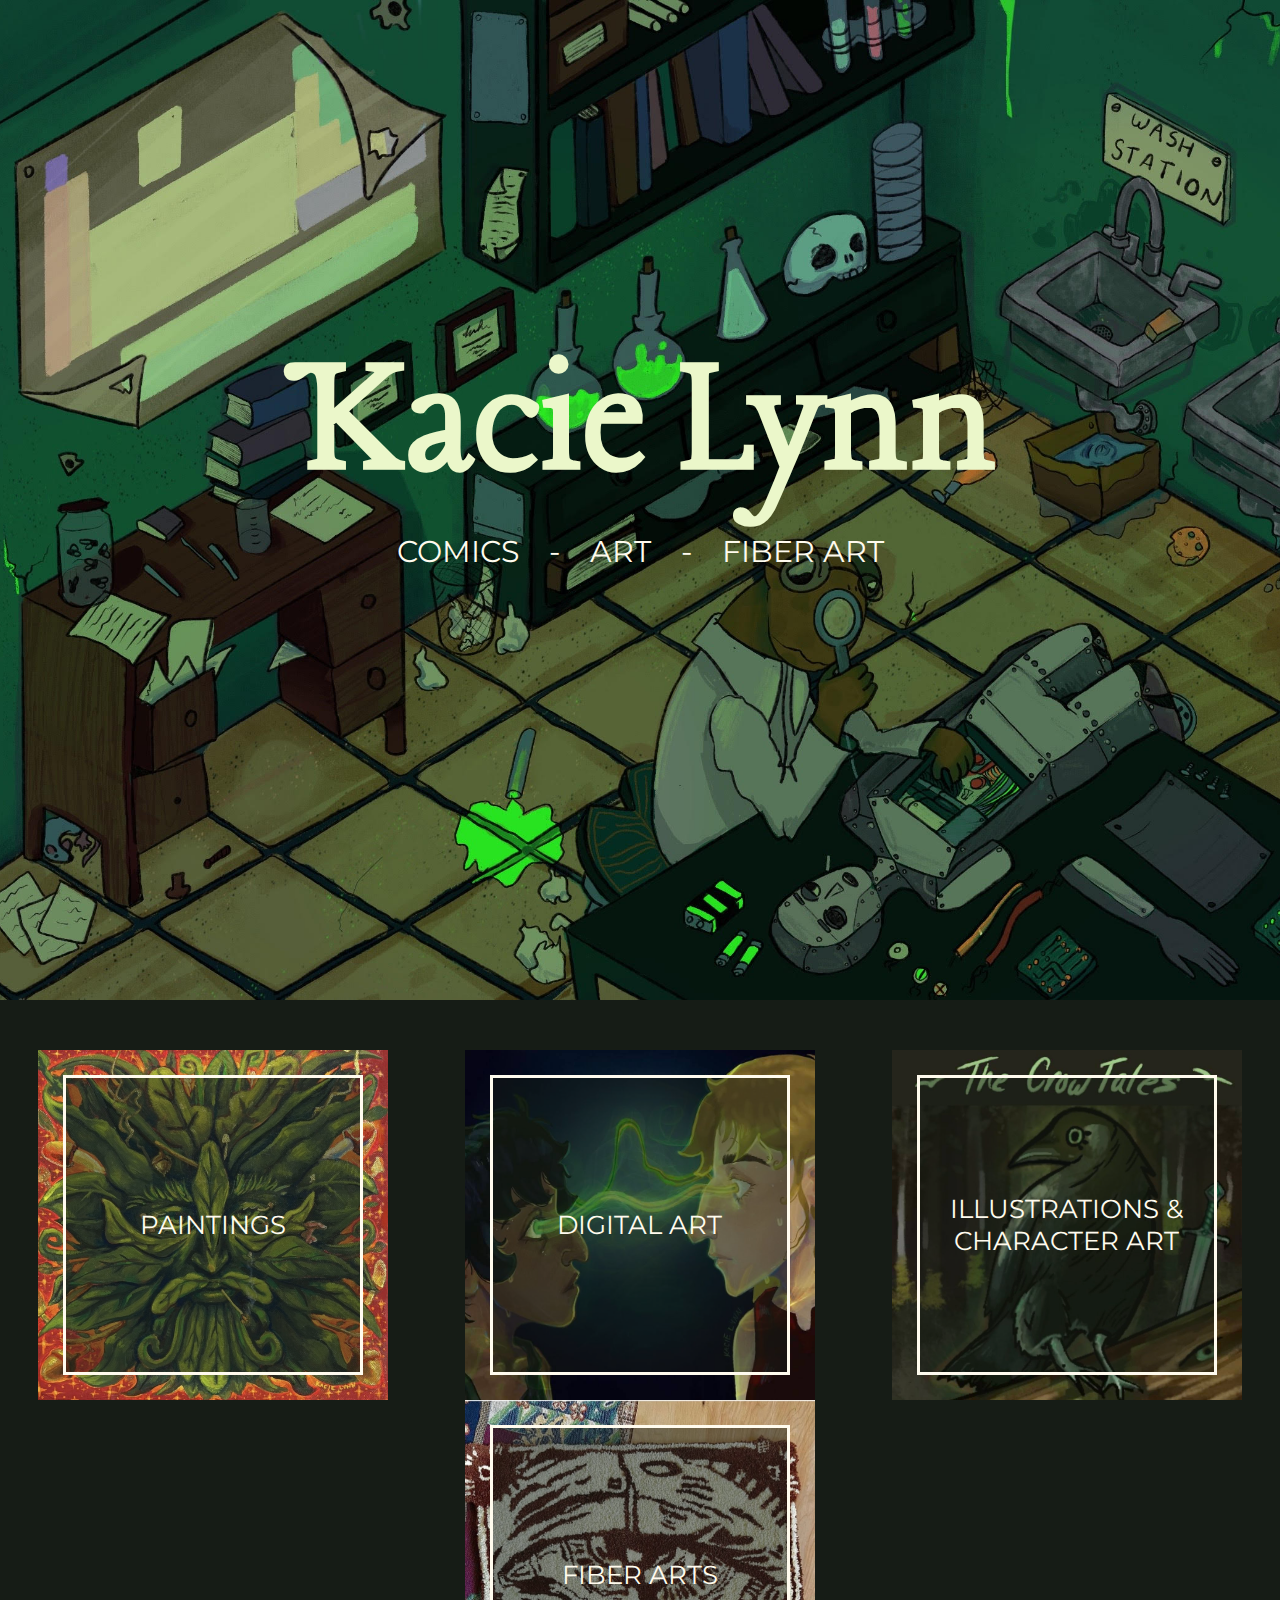
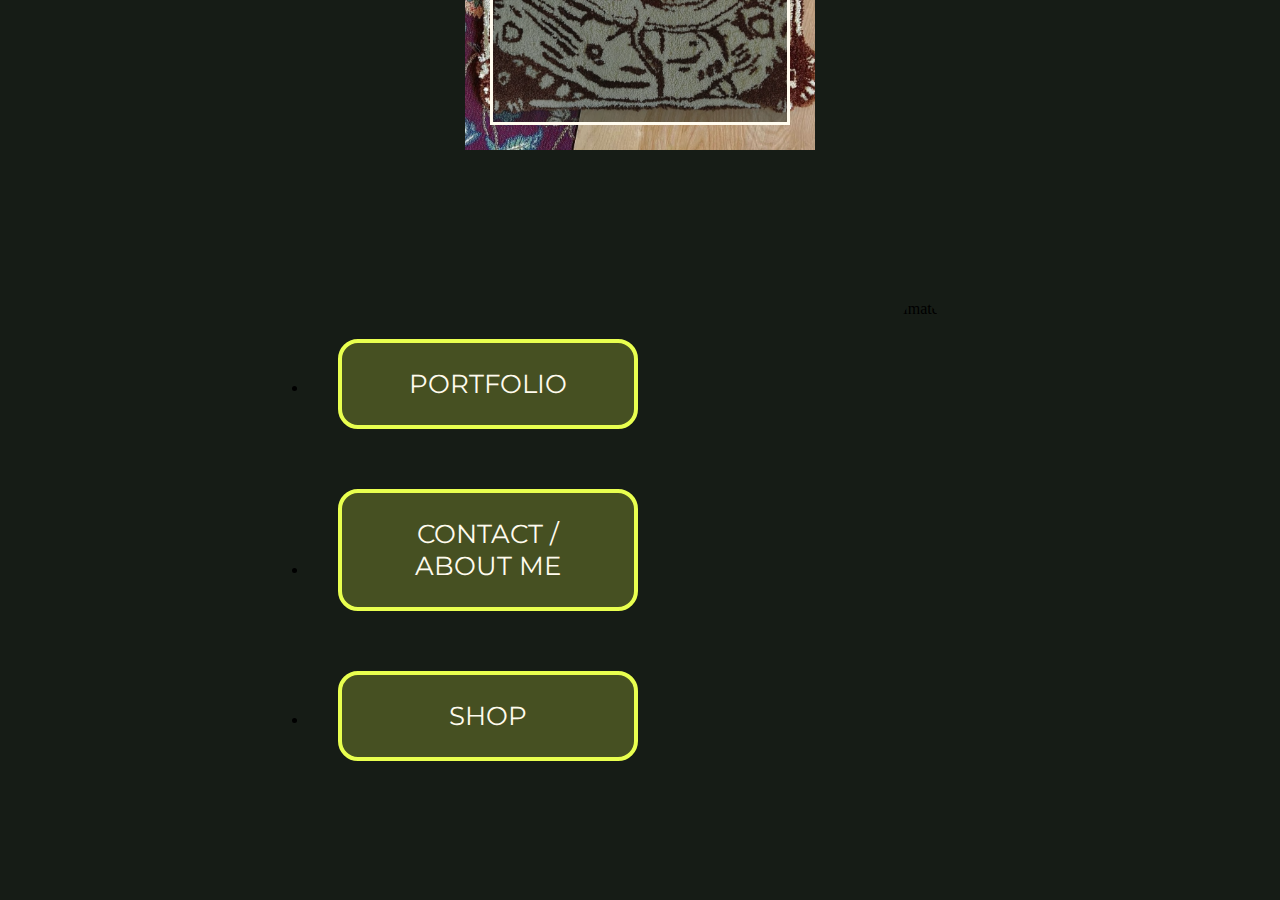
==== index.html @ bc170d16 "first commit" ====
<!DOCTYPE html>
<html lang="en">
<head>
    <meta charset="UTF-8">
    <meta name="viewport" content="width=device-width, initial-scale=1.0">
    <link rel="stylesheet" href="./style.css">
    <link rel="preconnect" href="https://fonts.googleapis.com">
    <link rel="preconnect" href="https://fonts.gstatic.com" crossorigin>
    <link href="https://fonts.googleapis.com/css2?family=Caudex:ital,wght@0,400;0,700;1,400;1,700&family=Lancelot&family=Montserrat:ital,wght@0,200;0,400;0,900;1,200;1,400&display=swap" rel="stylesheet">
    <script src="https://code.iconify.design/iconify-icon/1.0.7/iconify-icon.min.js"></script>
    <title>KacieLynnArt</title>

</head>
<body>
    <header id="hero">
       <div class="offsite-links-container">
        <ul class="offsite-links">
            <li><a href="https://www.webtoons.com/en/challenge/the-crow-tales/list?title_no=799224&webtoon-platform-redirect=true"><iconify-icon icon="simple-icons:webtoon" style="color: #fffbee;" width="50" height="50"></iconify-icon></a></li>
            <li><a href=""><iconify-icon icon="simple-icons:kofi" style="color: #fffbee;" width="50" height="50"></iconify-icon></a></li>
            <li><a href=""><iconify-icon icon="tabler:brand-etsy" style="color: #fffbee;" width="50" height="50"></iconify-icon></a></li>
            <li><a href=""><iconify-icon icon="ri:tiktok-line" style="color: #fffbee;" width="50" height="50"></iconify-icon></a></li>
        </ul>
       </div>
       
       <div class="kacie-lyyn-container">
        <div class="kacie-lynn-items">
            <h1>Kacie Lynn</h1>
            <div>
                <ul>
                    <li>
                    <a href="./pages/illustrations.html">COMICS</a> 
                    </li>
                    <li>-</li>
                    <li>
                    <a href="./pages/paintings.html">ART</a> 
                    </li>
                    <li>-</li>
                    <li>
                    <a href="./pages/fiber-art.html">FIBER ART</a> 
                    </li>
        </div>            
                </ul>
            </div>
        
       </div>
    </header>
    <main>
        <section id="links-to-portfolio">
                <ul>
                    <li>
                        <div class="img-ctr">
                            <img class="green-man" src="./resources/images/IMG_0598.jpg" alt="green man painting">
                            <a href="./pages/paintings.html" id="paintings">PAINTINGS</a>
                        </div>
                    </li>
                    <li>
                        <div class="img-ctr">
                            <img class="green-man" src="./resources/images/IMG_0597.jpg" alt="green man painting">
                            <a href="./pages/digital-art.html" id="digital-art">DIGITAL ART</a>
                        </div>
                    </li>
                    <li>
                        <div class="img-ctr">
                            <img class="green-man" src="./resources/images/IMG_0600.jpg" alt="green man painting">
                            <a href="./pages/illustrations.html" id="illustration">ILLUSTRATIONS & CHARACTER ART</a>
                        </div>
                    </li>
                    <li>
                        <div class="img-ctr">
                            <img class="green-man" src="./resources/images/IMG_0601.jpg" alt="green man painting">
                            <a href="./pages/fiber-art.html" id="fiber-art">FIBER ARTS</a>
                        </div>
                    </li>
                </ul>
            </div>
        </section>
        <section id="links">
            <div class="me-container">
                    <ul>
                        <li><a class="me-items" href="./pages/portfolio.html"><button >PORTFOLIO</button></a></li>
                        <li><a class="me-items" href="./pages/contact.html"><button >CONTACT / ABOUT ME</button></a></li>
                        <li><a class="me-items" href="https://www.etsy.com/shop/KacieLynnArt?ref=l2-about-shopname&listing_id=1581971953"><button>SHOP</button></a></li>
                    </ul>
                    <img class="me-items" src="./resources/images/Untitled-Artwork.GIF" alt="Animated Gif">
                </div>
            </div>
        </section>
        <section id="instagram">
            <script src="https://static.elfsight.com/platform/platform.js" data-use-service-core defer></script>
<div class="elfsight-app-ea8050bc-68bb-4ad8-919a-702ba9616338"></div>
        </section>
    </main>
</body>
---- style.css ----
* {
    margin:0;
    padding:0;
    box-sizing:border-box;
  }
  
#hero{
    background-image: url(./resources/images/cover-photo.jpg);
    background-size: cover;
    background-repeat: no-repeat;
    height: 1000px;
    width: 100%;
    position: absolute;
    background-position: center;
    top: 0;
    left: 0;
    margin-bottom: 0px;
}

#hero h1{
    color: hsl(76, 74%, 88%);
    font-family:  'Lancelot','Courier New', Courier, monospace;
    font-size: 175px;
    display: flex;
    justify-content: center;
    align-items: center;
    margin-bottom: 8px;    
    font-weight: bold;
}

.kacie-lyyn-container{
	display: flex;
	justify-content: center;
	align-items: center;
	height: 800px;
}

#hero ul{
    display: flex;
    justify-content: center;
    gap: 30px;
}

#hero li{
    list-style: none;
    text-decoration: none;
    color: #FFFBEE;
    font-family: 'Montserrat','Franklin Gothic Medium', 'Arial Narrow', Arial, sans-serif;
    font-size: 30px;
    
}


#hero a {
    text-decoration: none;
    color: #FFFBEE;
    margin-top: 0px;
}

#hero a:hover {
    text-decoration: none;
    color: #E9FF4F;
}

/*Links to portfolio*/

#links-to-portfolio{
    width: 100%;
    margin-top: 1000px;
    left: 0px;
    height: 600px;
    width: 100%; 
    background-color: #161c16;
    padding: 0;
    margin-left: 0; 
    display: flex;
    justify-content: center;
    align-items: center;

}

#links-to-portfolio ul{
    width: 100%;
    display: flex;
    justify-content: space-around;
    flex-wrap: wrap;
}

#links-to-portfolio li{
    list-style: none;
    text-decoration: none;
    color: #FFFBEE;
    font-family: 'Montserrat','Franklin Gothic Medium', 'Arial Narrow', Arial, sans-serif;
    justify-content: center;
    display: flex;
    align-items: center;
    font-size: 26px;
    text-align: center;
}



#links-to-portfolio a{
    list-style: none;
    color: #FFFBEE;
    text-decoration: none;
    position: relative;
    border: 3px solid #FFFBEE;
    width: 300px;
    height: 300px;
    justify-content: center;
    display: flex;
    align-items: center;
    background-color: #161c1678;
    transition-duration: .5s;
    transition-timing-function: ease-out;
    
}




#links-to-portfolio a:hover{
background-color: #161c16ce;
transform: scale(1.1);
}

#links-to-portfolio img{
    width: inherit;
    height: inherit;
    position: absolute;

}

.img-ctr{
    background-color: #161c16;
    width: 350px;
    height: 350px;
    /* position: absolute; */
    display: flex;
    /* flex-direction: column; */
    align-items: center;
    justify-content: center; 
    border: none;
}






/*About/contact Me Page links*/



.offsite-links-container{
    margin-top: 50px;
}

#links{
    width: 100%;
    left: 0px;
    height: 700px;
    width: 100%; 
    background-color: #161c16;
    display: flex;
    justify-content: space-around;
    align-items: center;
    
}

img.me-items{
    height: 500px;
    border-radius: 50%;
}

.about-me-container img{
    border-radius: 50%;
}

.me-container{
    display: flex;
    align-items: center;
    gap: 200px;
    height: 700px;
    
}
 .about-me-container p{
    padding-top: 15px;
    word-spacing: 1px;
    letter-spacing: .5px;
    text-align: center;
 }

.me-container button{
    font-size: 26px;
    margin: 30px;
    color: #FFFBEE;
    padding: 25px;
    width: 300px;
    background-color: #E9FF4F3B;
    font-family: 'Montserrat','Franklin Gothic Medium', 'Arial Narrow', Arial, sans-serif;
    text-align: center;
    font-weight: 400;
    border-radius: 20px;
    border: #E9FF4F solid 4px;
}

.me-container button:hover{
    cursor: pointer;
    transform: scale(1.1);
    transition: ease-in-out .3s;
}

#instagram{
    display: flex;
}






/* Contact Page */

#contact-body {
    background-color: #161c16;
}



.contact-aboutme-container{
    display: flex;
    box-sizing: border-box;
    justify-content: space-around;
    align-content: center;
    max-width: 1500px;
    margin: 0 auto ;
    width: 100%;
    padding-top: 40px;
    

}

@import url(https://fonts.googleapis.com/css?family=Montserrat:400,700);

form { max-width:420px; margin:50px auto; }

.feedback-input {
  color:white;
  font-family: 'Montserrat', Arial, Helvetica, sans-serif;
  font-weight:500;
  font-size: 18px;
  border-radius: 5px;
  line-height: 22px;
  background-color: transparent;
  border:2px solid #E9FF4F;
  transition: all 0.3s;
  padding: 13px;
  margin-bottom: 15px;
  width:100%;
  box-sizing: border-box;
  outline:0;
}

.feedback-input:focus { border:2px solid #E9FF4F; }

textarea {
  height: 150px;
  line-height: 150%;
  resize:vertical;
}

[type="submit"] {
  font-family: 'Montserrat', Arial, Helvetica, sans-serif;
  width: 100%;
  background:#E9FF4F;
  border-radius:5px;
  border:0;
  cursor:pointer;
  color:#161c16;
  font-size:24px;
  padding-top:10px;
  padding-bottom:10px;
  transition: all 0.3s;
  margin-top:-4px;
  font-weight:700;
}
[type="submit"]:hover { background: #e8ff4f5b;; }

.contact-aboutme-container img,
.contact-aboutme-container p{
    max-width: 400px;
}

.contact-aboutme-container p{
    font-family: 'Montserrat','Franklin Gothic Medium', 'Arial Narrow', Arial, sans-serif;
    color: #FFFBEE;
}

#contact-body h2{
    color: #E9FF4F;
    font-family:  'Lancelot','Courier New', Courier, monospace;
    letter-spacing: 4px;
    padding-bottom: 0;
    margin-bottom: 0px;
    font-size: 30px;
    font-weight: 200px;
}

.contact-me-container{
    padding-top: 80px;
}


/* NavBar */



/* header h3, header h3 a {
    color: #E9FF4F;
    font-family:  'Lancelot','Courier New', Courier, monospace;
    letter-spacing: 4px;
    text-transform: uppercase;
    cursor: pointer;
    margin-right: auto;
    font-size: 30px;
    font-weight: 200px;
    text-decoration: none;
}

.nav-links li, .nav-links a, .nav-links button {
    font-size: 14px;
    text-decoration: none;
    color: #FFFBEE;
    text-transform: uppercase;
    font-family: 'Montserrat','Franklin Gothic Medium', 'Arial Narrow', Arial, sans-serif;
}



.nav-links{
    list-style: none;
}

.nav-links li{
    display: inline-block;
    padding: 0px 20px;
}

.nav-links li a {
    transition: all 0.3s ease 0s;
}

.nav-links li a:hover{
    color: #E9FF4F;
}

#contact-body header{
    display: flex;
    justify-content: flex-end;
    align-items: center;
    padding: 45px 6%;
    color: #E9FF4F;
}


.nav-links button {
    color: #161c16;
    padding: 9px 25px;
    background-color: #E9FF4F;
    border: none;
    border-radius: 50px;
    cursor: pointer;
    transition: all 0.3s ease 0s;
    font-weight: 600;
}

button:hover {
    background-color: #e8ff4f5b;
} */

.navbar ul {
    display: flex;
    width: 100%;
    align-items: center;
    background-color: #161c16;
    color: #FFFBEE;
    padding: 30px;
    margin: 0 30px;
    
}

.navbar li {
    list-style-type: none;
    padding: 1rem;
    text-transform: uppercase;
    text-decoration: none;
    font-family: 'Montserrat','Franklin Gothic Medium', 'Arial Narrow', Arial, sans-serif;
    
}

.navbar a {
    text-decoration: none;
    color: #FFFBEE;
    font-size: 14px;
}

.navbar-logo a {
    color: #E9FF4F;
    font-family:  'Lancelot','Courier New', Courier, monospace;
    font-size: 28px;
}

.navbar-logo {
    flex: 1;
    font-size: 1.5 rem;
    user-select: none;
    letter-spacing: 4px;
    text-transform: uppercase;
    cursor: pointer;
    margin-right: auto;
    font-size: 30px;
    font-weight: 200px;
}

.toggle-nav{
    display: none;
}

.nav-links a {
    transition: all 0.3s ease 0s;
}
   
.nav-links a:hover {
    color: #E9FF4F;
 
}



button {
    color: #161c16;
    padding: 9px 25px;
    background-color: #E9FF4F;
    border: none;
    border-radius: 50px;
    cursor: pointer;
    transition: all 0.3s ease 0s;
    font-weight: 600;
    font-family: 'Montserrat','Franklin Gothic Medium', 'Arial Narrow', Arial, sans-serif;
    text-transform: uppercase;
}

button:hover {
    background-color: #e8ff4f5b;
}

@media only screen and (max-width: 699px) {
    #hero{
        height: 400px;
    }

    #hero h1{
        font-size: 90px;
    }

    #links-to-portfolio{
        width: 100%;
        margin-top: 400px;
        height: 1500px;
        
    }

    .img-ctr{
        margin: 10px;
    }

    .kacie-lyyn-container{
        height: 200px;
    }

    #hero li{
        font-size: 16px;
        
    }

    .me-container{
        display: block;
        margin: auto;
        width: 100%;
        
    }
    img.me-items{
        width: 50%;
        height: 50%;
        margin: 0 auto;
        
    }
    .navbar ul {
        flex-wrap: wrap;
        margin: 0;
    }


    .nav-links{
        display: block;
        width: 100%;
        text-align: center;
    }

    .contact-aboutme-container {
        display: block;
        width: 75%;
        gap: 0;
    }

    .about-me-container img{
        width: 300px;
    }


    .contact-me-container h2{
        margin-left: 20px;
    }

  }


  @media only screen and (max-width: 1500px) and (min-width: 700px) {
 

    #links-to-portfolio{
        width: 100%;
        margin-top: 1000px;
        height: 800px;
        
    }


    
  }
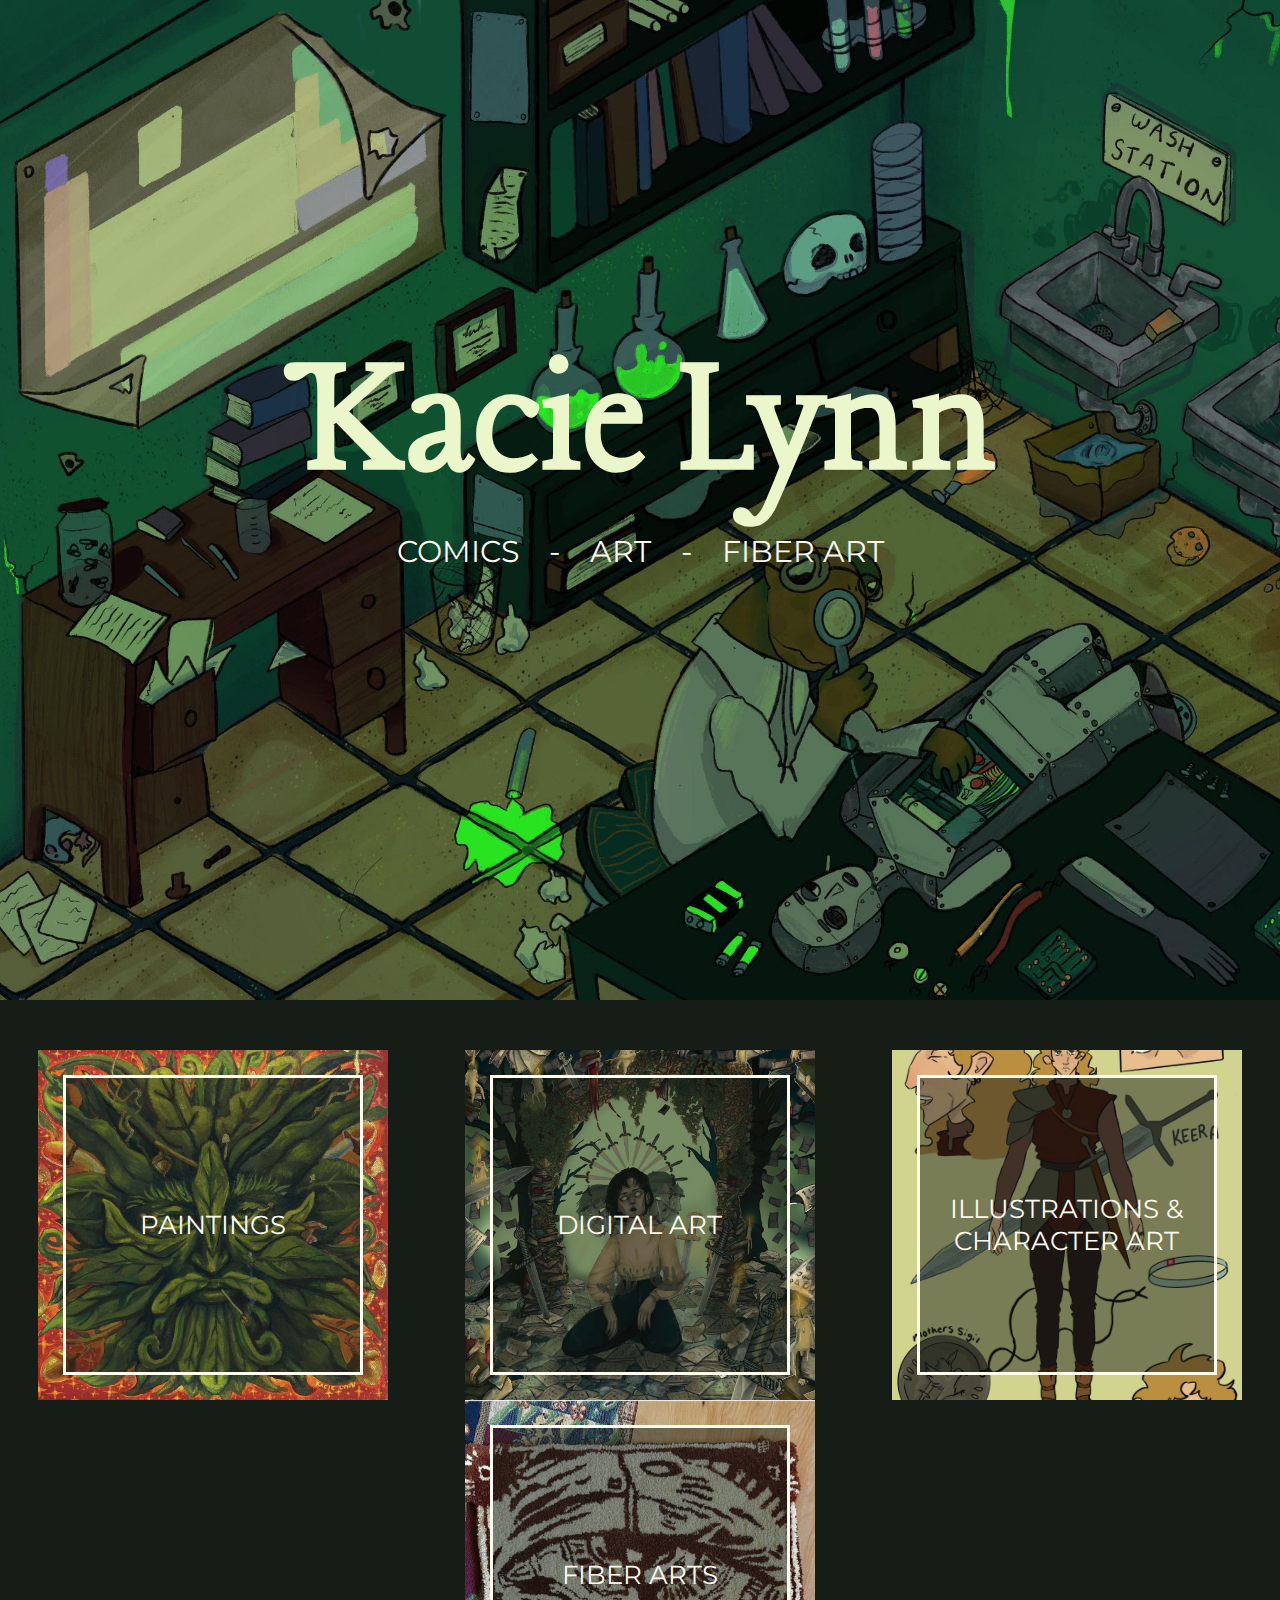
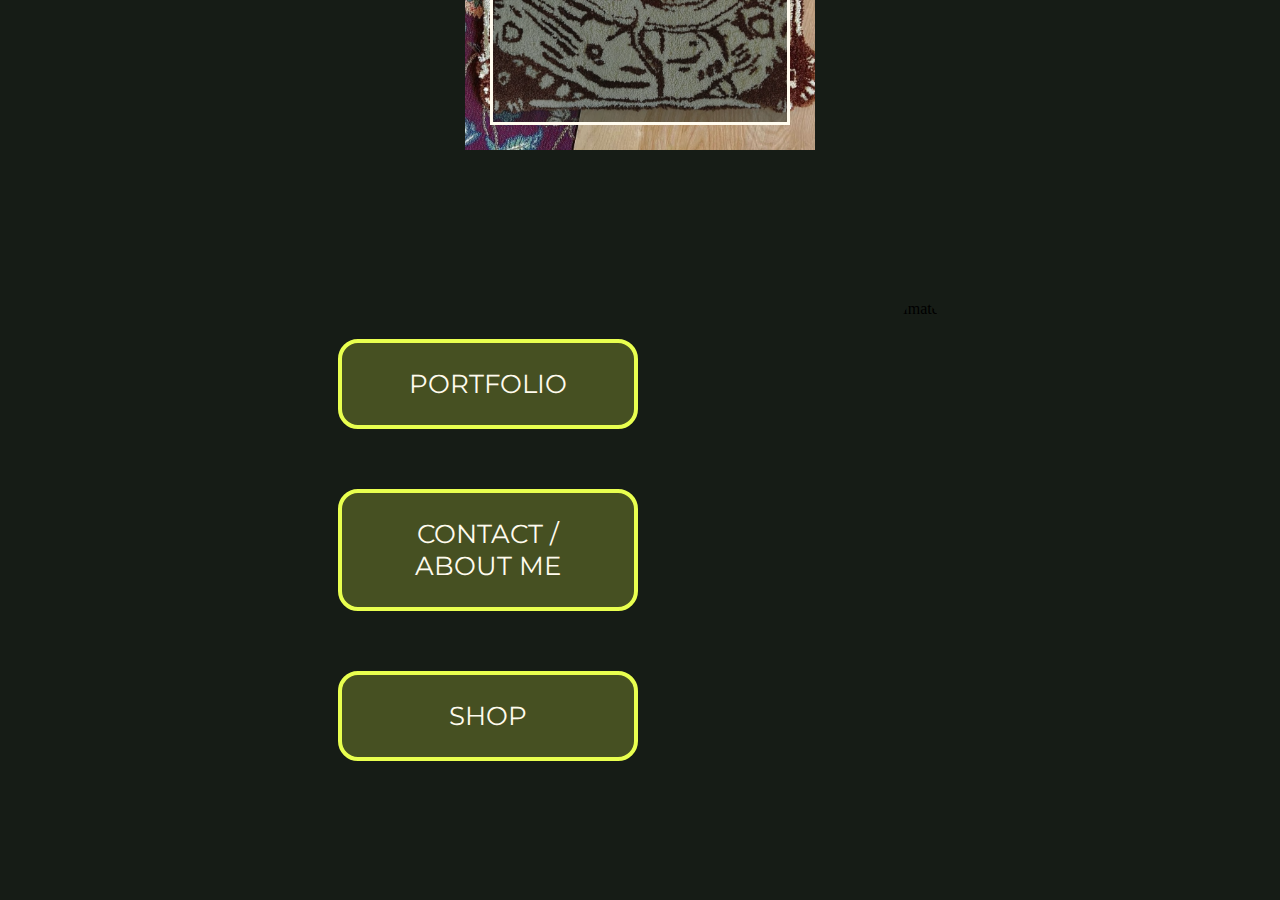
==== commit 274776d1: "finished first edition of website" ====
--- a/index.html
+++ b/index.html
@@ -15,10 +15,9 @@
     <header id="hero">
        <div class="offsite-links-container">
         <ul class="offsite-links">
-            <li><a href="https://www.webtoons.com/en/challenge/the-crow-tales/list?title_no=799224&webtoon-platform-redirect=true"><iconify-icon icon="simple-icons:webtoon" style="color: #fffbee;" width="50" height="50"></iconify-icon></a></li>
-            <li><a href=""><iconify-icon icon="simple-icons:kofi" style="color: #fffbee;" width="50" height="50"></iconify-icon></a></li>
-            <li><a href=""><iconify-icon icon="tabler:brand-etsy" style="color: #fffbee;" width="50" height="50"></iconify-icon></a></li>
-            <li><a href=""><iconify-icon icon="ri:tiktok-line" style="color: #fffbee;" width="50" height="50"></iconify-icon></a></li>
+            <li><a href="https://www.instagram.com/kacielynnart/?hl=en"><iconify-icon icon="mdi:instagram" style="color: #fffbee;" width="50" height="50" ></iconify-icon></a></li>
+            <li><a href="https://ko-fi.com/viridianruins"><iconify-icon icon="simple-icons:kofi" style="color: #fffbee;" width="50" height="50"></iconify-icon></a></li>
+            <li><a href="https://www.etsy.com/shop/KacieLynnArt?ref=shop-header-name&listing_id=1581971953&from_page=listing"><iconify-icon icon="ph:shopping-cart-fill" style="color: #fffbee;" width="50" height="50"></iconify-icon></a></li>
         </ul>
        </div>
        
@@ -55,13 +54,13 @@
                     </li>
                     <li>
                         <div class="img-ctr">
-                            <img class="green-man" src="./resources/images/IMG_0597.jpg" alt="green man painting">
+                            <img class="green-man" src="./resources/images/digital-art/IMG_1922(1).JPG" alt="green man painting">
                             <a href="./pages/digital-art.html" id="digital-art">DIGITAL ART</a>
                         </div>
                     </li>
                     <li>
                         <div class="img-ctr">
-                            <img class="green-man" src="./resources/images/IMG_0600.jpg" alt="green man painting">
+                            <img class="green-man" src="./resources/images/character-art/keera.JPG" alt="green man painting">
                             <a href="./pages/illustrations.html" id="illustration">ILLUSTRATIONS & CHARACTER ART</a>
                         </div>
                     </li>
--- a/style.css
+++ b/style.css
@@ -84,6 +84,8 @@
     display: flex;
     justify-content: space-around;
     flex-wrap: wrap;
+    list-style: none;
+    text-decoration: none;
 }
 
 #links-to-portfolio li{
@@ -114,6 +116,7 @@
     background-color: #161c1678;
     transition-duration: .5s;
     transition-timing-function: ease-out;
+    text-decoration: none;
     
 }
 
@@ -129,6 +132,8 @@
     width: inherit;
     height: inherit;
     position: absolute;
+    object-position: center;
+    object-fit: cover;
 
 }
 
@@ -184,6 +189,11 @@
     gap: 200px;
     height: 700px;
     
+}
+
+.me-container li {
+    list-style: none;
+    text-decoration: none;
 }
  .about-me-container p{
     padding-top: 15px;
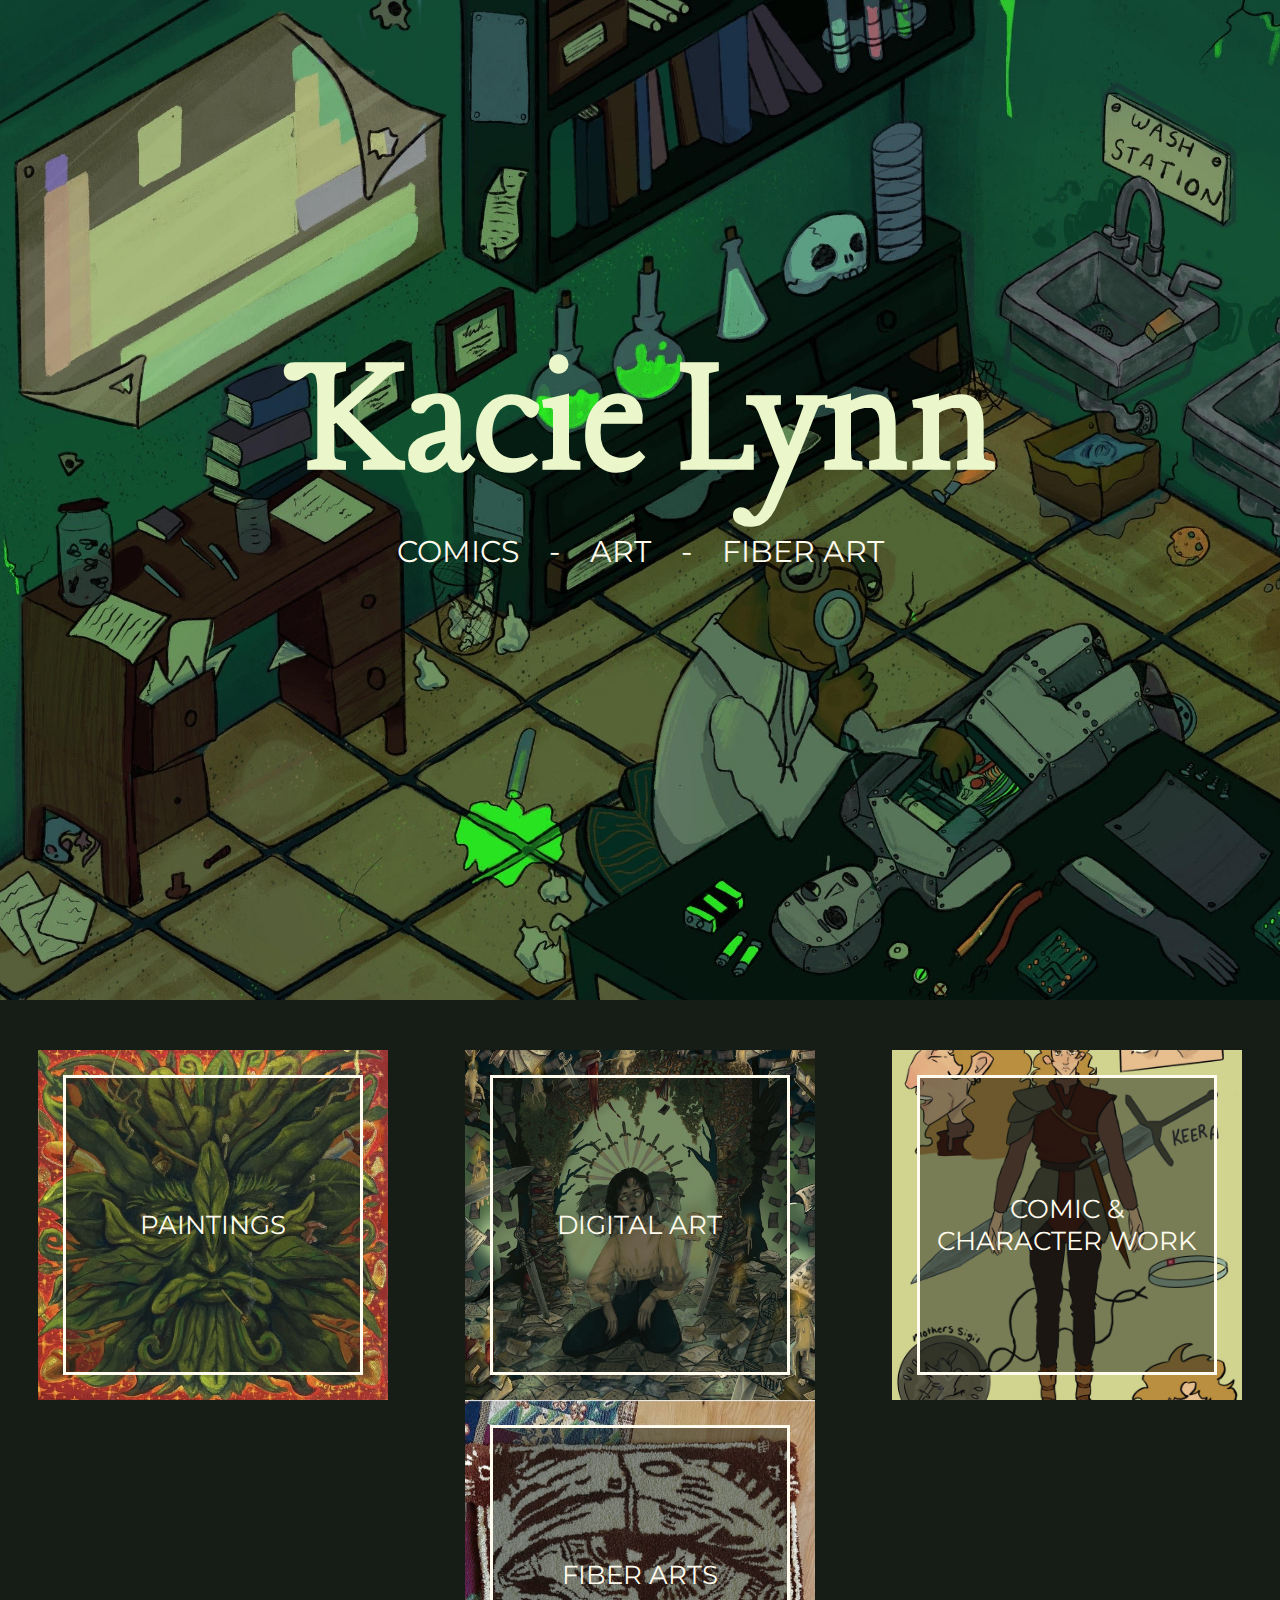
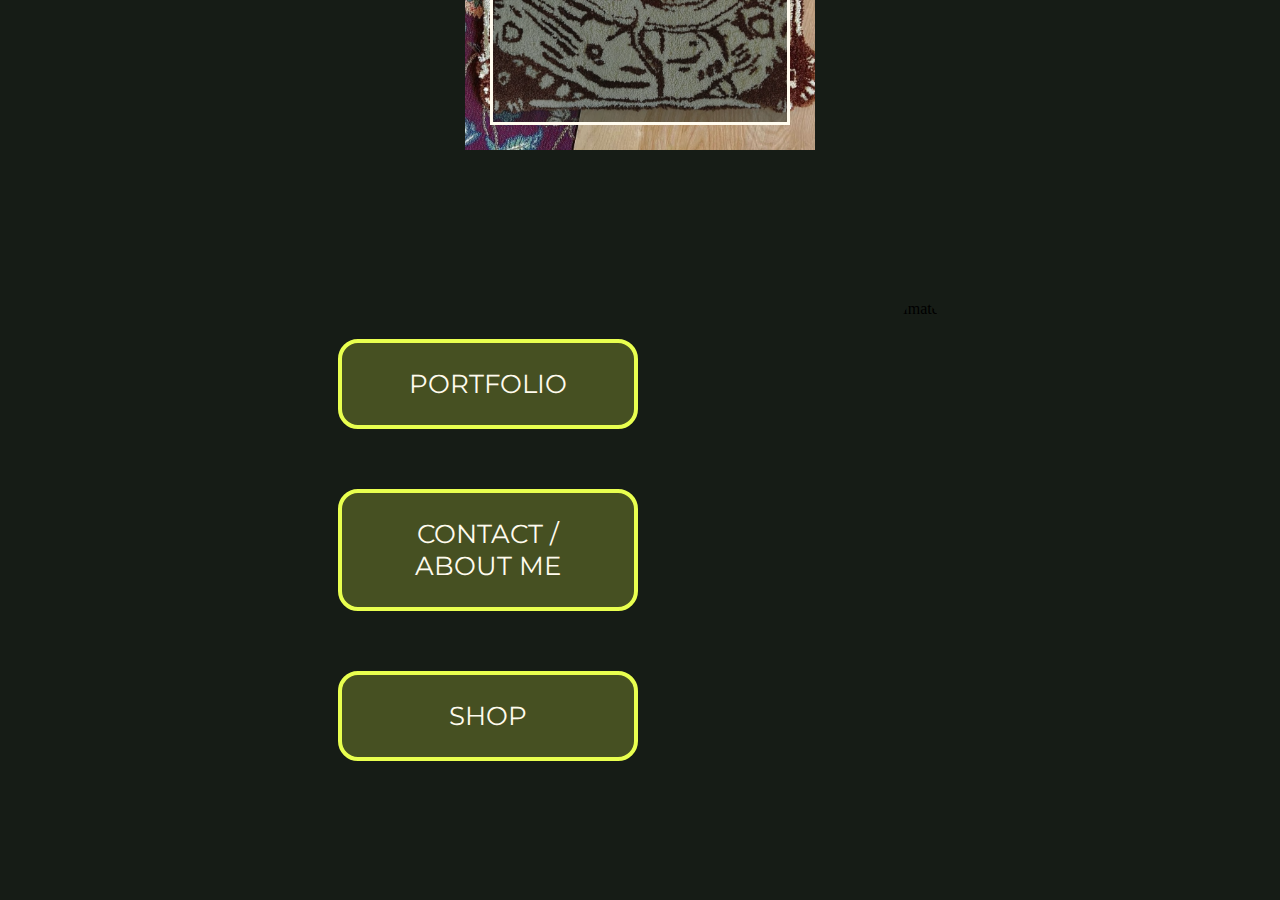
==== commit 6e6bf3d7: "Updated new images" ====
--- a/index.html
+++ b/index.html
@@ -61,7 +61,7 @@
                     <li>
                         <div class="img-ctr">
                             <img class="green-man" src="./resources/images/character-art/keera.JPG" alt="green man painting">
-                            <a href="./pages/illustrations.html" id="illustration">ILLUSTRATIONS & CHARACTER ART</a>
+                            <a href="./pages/illustrations.html" id="illustration">COMIC & <br> CHARACTER WORK</a>
                         </div>
                     </li>
                     <li>
--- a/style.css
+++ b/style.css
@@ -472,7 +472,7 @@
     }
 
     #hero h1{
-        font-size: 90px;
+        font-size: 80px;
     }
 
     #links-to-portfolio{
@@ -496,15 +496,21 @@
     }
 
     .me-container{
-        display: block;
+        /* display: block;
         margin: auto;
+        width: 100%; */
+        display: flex;
+        flex-direction: column;
+        justify-content: center;
         width: 100%;
+        height: 100%;
+        gap: 0;
+        margin: 80px 0 100px 0;
+    }
+    img.me-items{
+        width: 200px;
+        height: 100%;
         
-    }
-    img.me-items{
-        width: 50%;
-        height: 50%;
-        margin: 0 auto;
         
     }
     .navbar ul {
@@ -522,16 +528,17 @@
     .contact-aboutme-container {
         display: block;
         width: 75%;
-        gap: 0;
+        gap: 0px;
     }
 
     .about-me-container img{
         width: 300px;
+        gap: 0px;
     }
 
 
     .contact-me-container h2{
-        margin-left: 20px;
+        /* margin-left: 20px; */
     }
 
   }
